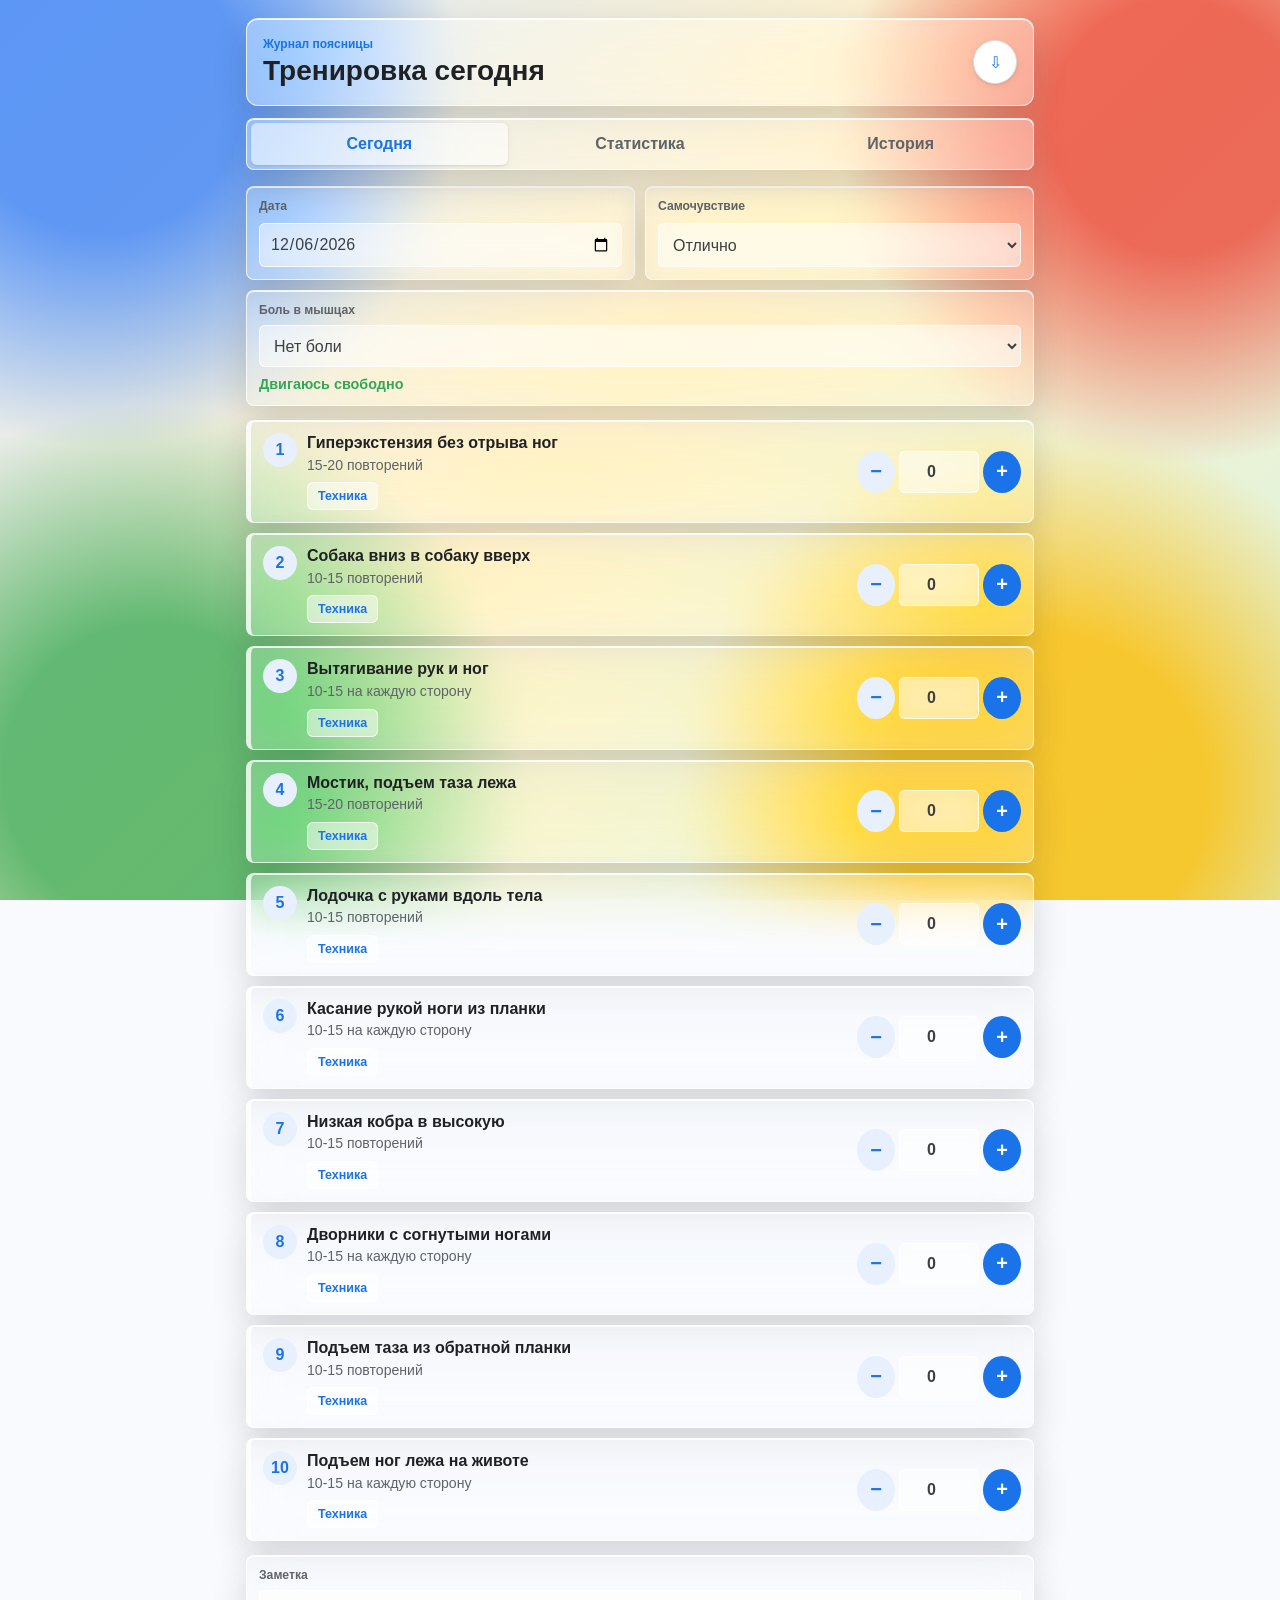
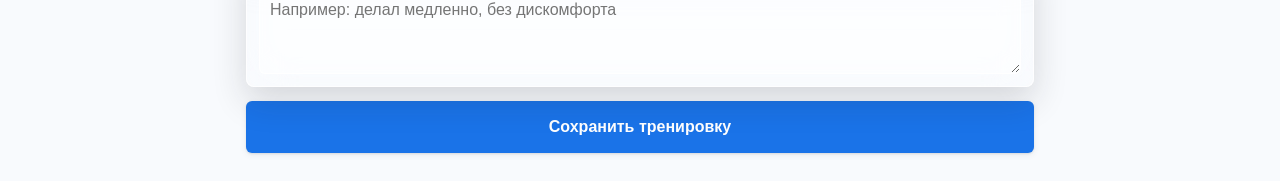
==== index.html @ bf1a193d "Replace pain slider with feeling levels" ====
<!doctype html>
<html lang="ru">
<head>
  <meta charset="UTF-8" />
  <meta name="viewport" content="width=device-width, initial-scale=1, viewport-fit=cover" />
  <meta name="theme-color" content="#ffffff" />
  <meta name="apple-mobile-web-app-capable" content="yes" />
  <meta name="apple-mobile-web-app-status-bar-style" content="default" />
  <meta name="apple-mobile-web-app-title" content="Поясница" />
  <title>Журнал упражнений для поясницы</title>
  <link rel="manifest" href="manifest.webmanifest" />
  <link rel="apple-touch-icon" href="icons/icon-192.svg" />
  <link rel="stylesheet" href="styles.css?v=16" />
  <link rel="stylesheet" href="storage-mode.css?v=15" />
</head>
<body>
  <div class="app-shell">
    <header class="topbar">
      <div><p class="eyebrow">Журнал поясницы</p><h1>Тренировка сегодня</h1></div>
      <button class="icon-button" id="exportButton" type="button" title="Резервная копия в iCloud" aria-label="Резервная копия в iCloud"><span aria-hidden="true">⇩</span></button>
    </header>
    <main>
      <nav class="tabs" aria-label="Разделы">
        <button class="tab active" type="button" data-view="today">Сегодня</button>
        <button class="tab" type="button" data-view="stats">Статистика</button>
        <button class="tab" type="button" data-view="history">История</button>
      </nav>
      <section class="view active" id="todayView">
        <div class="session-panel">
          <label class="field"><span>Дата</span><input id="sessionDate" type="date" /></label>
          <label class="field"><span>Самочувствие</span><select id="moodSelect"><option value="5">Отлично</option><option value="4">Хорошо</option><option value="3">Нормально</option><option value="2">Тяжело</option><option value="1">Плохо</option></select></label>
          <label class="field pain-field"><span>Боль в мышцах</span><select id="painRange"><option value="0">Нет боли</option><option value="1">Легкое напряжение</option><option value="2">Тянет, но терпимо</option><option value="3">Заметная боль</option><option value="4">Лучше остановиться</option></select><strong id="painValue">Двигаюсь свободно</strong></label>
        </div>
        <div class="exercise-list" id="exerciseList" aria-live="polite"></div>
        <label class="notes-field"><span>Заметка</span><textarea id="sessionNote" rows="3" placeholder="Например: делал медленно, без дискомфорта"></textarea></label>
        <button class="primary-action" id="saveSessionButton" type="button">Сохранить тренировку</button>
      </section>
      <section class="view" id="statsView">
        <div class="stats-grid">
          <div class="metric"><span>Тренировок</span><strong id="statSessions">0</strong></div>
          <div class="metric"><span>Повторений</span><strong id="statReps">0</strong></div>
          <div class="metric"><span>Серия</span><strong id="statStreak">0 дн.</strong></div>
          <div class="metric"><span>Средняя боль в мышцах</span><strong id="statPain">0</strong></div>
        </div>
        <section class="chart-section"><div class="section-heading"><h2>Последние 14 дней</h2><span id="chartHint">Нет данных</span></div><canvas id="weeklyChart" width="640" height="320" aria-label="График повторений за последние 14 дней"></canvas></section>
        <section class="calendar-section">
          <div class="section-heading calendar-heading"><button class="month-button" id="prevMonthButton" type="button" aria-label="Предыдущий месяц">←</button><h2 id="calendarTitle">Месяц</h2><button class="month-button" id="nextMonthButton" type="button" aria-label="Следующий месяц">→</button></div>
          <div class="calendar-weekdays" aria-hidden="true"><span>ПН</span><span>ВТ</span><span>СР</span><span>ЧТ</span><span>ПТ</span><span>СБ</span><span>ВС</span></div>
          <div class="calendar-grid" id="calendarGrid" aria-label="Календарь тренировок"></div><div class="day-detail" id="dayDetail"></div>
        </section>
        <section class="ranking-section"><div class="section-heading"><h2>По упражнениям</h2></div><div id="exerciseStats" class="exercise-stats"></div></section>
      </section>
      <section class="view" id="historyView">
        <section class="backup-section">
          <div class="section-heading"><h2>Резервная копия</h2><span id="backupStatus">Хранится на этом устройстве</span></div>
          <div class="storage-choice" role="radiogroup" aria-label="Место хранения статистики">
            <input id="autoBackupToggle" type="checkbox" hidden />
            <label><input type="radio" name="storageMode" value="device" /><span>На iPhone</span></label>
            <label><input type="radio" name="storageMode" value="icloud" /><span>iCloud Drive</span></label>
          </div>
          <p class="storage-note" id="storageNote">Статистика хранится в браузере на этом iPhone.</p>
          <div class="backup-actions"><button class="backup-action cloud" id="backupButton" type="button">Копия в iCloud</button><button class="backup-action restore" id="restoreButton" type="button">Восстановить</button></div>
          <input id="restoreInput" type="file" accept="application/json,.json" hidden />
        </section>
        <div class="section-heading history-heading"><h2>Записи</h2><button class="secondary-action" id="clearDataButton" type="button">Очистить</button></div><div id="historyList" class="history-list"></div>
      </section>
    </main>
  </div>
  <template id="exerciseTemplate">
    <article class="exercise-row">
      <div class="exercise-main"><span class="exercise-number"></span><div><h2></h2><p></p><button class="details-toggle" type="button">Техника</button></div></div>
      <div class="rep-control"><button type="button" class="stepper minus" aria-label="Уменьшить повторы">−</button><input type="number" min="0" max="200" inputmode="numeric" /><button type="button" class="stepper plus" aria-label="Увеличить повторы">+</button></div>
      <div class="exercise-details"><img class="exercise-media" loading="lazy" referrerpolicy="no-referrer" alt="" /><div class="detail-copy"><p><strong>Как делать:</strong> <span class="technique"></span></p><p><strong>Зачем:</strong> <span class="benefit"></span></p><p><strong>Проще:</strong> <span class="easier"></span></p><a href="https://goodlooker.ru/uprazhnenia-na-ukreplenie-pojasnicy.html" target="_blank" rel="noreferrer">Источник: GoodLooker</a></div></div>
    </article>
  </template>
  <script src="app.js?v=16"></script><script src="storage-mode.js?v=15"></script><script src="pain-labels.js?v=16"></script><script>if ("serviceWorker" in navigator) navigator.serviceWorker.register("sw.js");</script>
</body>
</html>
---- styles.css ----
:root{--bg:#f8fafd;--paper:#fff;--blue:#1a73e8;--red:#d93025;--yellow:#f9ab00;--green:#34a853;--ink:#202124;--muted:#5f6368;--line:#dadce0;--shadow:0 1px 2px rgba(60,64,67,.12),0 2px 6px rgba(60,64,67,.08)}*{box-sizing:border-box}html{min-height:100%;background:var(--bg);color:var(--ink);font-family:Arial,"Helvetica Neue",sans-serif;font-size:16px}body{min-height:100%;margin:0;background:radial-gradient(circle at 8% 10%,rgba(66,133,244,.82) 0 10%,transparent 25%),radial-gradient(circle at 92% 14%,rgba(234,67,53,.78) 0 9%,transparent 24%),radial-gradient(circle at 82% 88%,rgba(251,188,4,.8) 0 12%,transparent 28%),radial-gradient(circle at 12% 86%,rgba(52,168,83,.76) 0 11%,transparent 27%),linear-gradient(135deg,#d7e8ff 0%,#fff0c9 46%,#d9f4e1 100%);background-attachment:fixed}body:before{content:"";position:fixed;inset:0;z-index:-1;background:linear-gradient(rgba(255,255,255,.28) 1px,transparent 1px),linear-gradient(90deg,rgba(255,255,255,.28) 1px,transparent 1px);background-size:28px 28px;mask-image:linear-gradient(to bottom,#000,transparent 78%)}button,input,select,textarea{font:inherit}.app-shell{width:min(100%,820px);min-height:100vh;margin:auto;padding:max(18px,env(safe-area-inset-top)) 16px max(28px,env(safe-area-inset-bottom))}.topbar{display:flex;align-items:center;justify-content:space-between;gap:16px;margin-bottom:12px;padding:18px 16px;border:1px solid rgba(255,255,255,.72);border-radius:12px;background:rgba(255,255,255,.88);box-shadow:0 8px 28px rgba(32,33,36,.13);backdrop-filter:blur(18px)}h1,h2,p{margin:0}.eyebrow{margin:0 0 4px;color:var(--blue);font-size:.75rem;font-weight:700}h1{font-size:1.75rem;line-height:1.15}.icon-button{display:grid;place-items:center;width:44px;height:44px;flex:0 0 44px;border:1px solid var(--line);border-radius:50%;background:var(--paper);color:var(--blue);box-shadow:var(--shadow);cursor:pointer}.tabs{display:grid;grid-template-columns:repeat(3,1fr);gap:4px;padding:4px;border:1px solid var(--line);border-radius:8px;background:rgba(238,243,248,.92);box-shadow:0 5px 18px rgba(32,33,36,.1);backdrop-filter:blur(18px);position:sticky;top:env(safe-area-inset-top);z-index:5}.tab{min-height:42px;border:0;border-radius:6px;background:transparent;color:var(--muted);font-weight:600}.tab.active{background:var(--paper);color:var(--blue);box-shadow:var(--shadow)}.view{display:none;padding-top:16px}.view.active{display:block}.session-panel,.stats-grid{display:grid;gap:10px}.session-panel{grid-template-columns:1fr 1fr}.field,.notes-field,.chart-section,.calendar-section,.ranking-section,.backup-section{border:1px solid var(--line);border-radius:8px;background:rgba(255,255,255,.93);box-shadow:var(--shadow);backdrop-filter:blur(14px)}.field{display:grid;gap:8px;min-height:94px;padding:12px}.field:nth-child(3){grid-column:1/-1}.field span,.notes-field span,.metric span{color:var(--muted);font-size:.76rem;font-weight:700}input,select,textarea{width:100%;border:1px solid var(--line);border-radius:6px;background:var(--paper);color:#3c4043;font-weight:500}input:focus,select:focus,textarea:focus{border-color:var(--blue);outline:2px solid rgba(26,115,232,.18)}input,select{min-height:42px;padding:8px 10px}input[type=range],.backup-toggle input{padding:0;accent-color:var(--blue)}textarea{resize:vertical;min-height:84px;padding:10px}.exercise-list,.history-list,.exercise-stats{display:grid;gap:10px}.exercise-list{margin-top:14px}.exercise-row{display:grid;grid-template-columns:1fr minmax(132px,164px);gap:12px;align-items:center;padding:12px;border:1px solid var(--line);border-left:5px solid var(--blue);border-radius:8px;background:rgba(255,255,255,.95);box-shadow:var(--shadow);backdrop-filter:blur(14px)}.exercise-row:nth-child(4n+2){border-left-color:#ea4335}.exercise-row:nth-child(4n+3){border-left-color:#fbbc04}.exercise-row:nth-child(4n+4){border-left-color:#34a853}.exercise-main{display:grid;grid-template-columns:34px 1fr;gap:10px;min-width:0}.exercise-number{display:grid;place-items:center;width:34px;height:34px;border-radius:50%;background:#e8f0fe;color:var(--blue);font-weight:800}.exercise-row h2{margin-bottom:4px;font-size:1rem;line-height:1.22}.exercise-row p{color:var(--muted);font-size:.88rem;line-height:1.25}.details-toggle{width:fit-content;margin-top:8px;padding:6px 10px;border:1px solid var(--line);border-radius:6px;background:var(--paper);color:var(--blue);cursor:pointer;font-size:.78rem;font-weight:600}.exercise-details{display:none;grid-column:1/-1;grid-template-columns:minmax(180px,280px) 1fr;gap:12px;padding:12px;border-top:1px solid var(--line);border-radius:0 0 7px 7px;background:#f8fafd}.exercise-row.open .exercise-details{display:grid}.exercise-media{display:block;width:100%;aspect-ratio:10/7;object-fit:cover;border:1px solid var(--line);border-radius:8px}.detail-copy{display:grid;gap:8px;align-content:start}.detail-copy p{color:#3c4043;font-size:.82rem}.detail-copy strong,.detail-copy a{color:var(--blue)}.rep-control{display:grid;grid-template-columns:38px 1fr 38px;gap:4px;height:42px}.rep-control input{min-width:0;height:42px;padding:4px;text-align:center;font-weight:700}.stepper{display:grid;place-items:center;width:38px;height:42px;border:0;border-radius:50%;background:#e8f0fe;color:var(--blue);cursor:pointer;font-size:1.25rem;font-weight:800}.stepper.plus{background:var(--blue);color:#fff}.notes-field{display:grid;gap:8px;margin-top:14px;padding:12px}.primary-action,.secondary-action,.backup-action{border-radius:6px;cursor:pointer;font-weight:600}.primary-action{width:100%;min-height:52px;margin-top:14px;border:0;background:var(--blue);color:#fff;box-shadow:var(--shadow)}.secondary-action{min-height:38px;padding:0 14px;border:1px solid var(--line);background:var(--paper);color:var(--red)}.stats-grid{grid-template-columns:repeat(4,1fr)}.metric{display:grid;gap:6px;min-height:82px;padding:12px;border:0;border-radius:8px;background:#e8f0fe;box-shadow:var(--shadow)}.metric:nth-child(2){background:#fce8e6}.metric:nth-child(3){background:#e6f4ea}.metric:nth-child(4){background:#fef7e0}.metric strong{font-size:1.65rem}.chart-section,.calendar-section,.ranking-section{margin-top:14px;padding:12px}.section-heading{display:flex;align-items:center;justify-content:space-between;gap:12px;margin-bottom:10px}.section-heading h2{font-size:1rem}.section-heading span{color:var(--muted);font-size:.86rem}canvas{display:block;width:100%;height:auto;aspect-ratio:2/1;border:1px solid var(--line);border-radius:8px;background:#fff}.calendar-heading{display:grid;grid-template-columns:42px 1fr 42px}.calendar-heading h2{text-align:center}.month-button{display:grid;place-items:center;width:42px;height:38px;border:0;border-radius:50%;background:#e8f0fe;color:var(--blue);cursor:pointer;font-weight:800}.calendar-weekdays,.calendar-grid{display:grid;grid-template-columns:repeat(7,1fr)}.calendar-weekdays{gap:4px;margin-bottom:6px;color:var(--muted);font-size:.72rem;font-weight:700;text-align:center}.calendar-grid{gap:5px}.calendar-day{display:grid;place-items:center;min-width:0;aspect-ratio:1;border:0;border-radius:50%;background:transparent;color:var(--ink);cursor:pointer;font-weight:700;position:relative}.calendar-day.blank{pointer-events:none}.calendar-day.has-session{background:rgba(66,133,244,var(--load));color:#fff}.calendar-day.has-session:after{content:"";position:absolute;right:4px;bottom:4px;width:6px;height:6px;border-radius:50%;background:var(--green)}.calendar-day.selected{outline:2px solid var(--blue);outline-offset:2px}.day-detail{margin-top:12px}.day-card{display:grid;gap:12px;padding:12px;border:1px solid var(--line);border-radius:8px;background:#f8fafd}.day-card header{display:grid;grid-template-columns:1fr auto;gap:12px;padding-bottom:10px;border-bottom:1px solid var(--line)}.day-card header div{display:grid;gap:4px}.day-card header span,.day-metrics span{color:var(--muted);font-size:.76rem;font-weight:700}.day-card header strong{color:var(--blue);font-size:1.2rem}.day-card header div:last-child strong{font-size:1.8rem;text-align:right}.day-metrics{display:grid;grid-template-columns:repeat(4,1fr);gap:6px}.day-metrics span{padding:8px;border-left:4px solid var(--blue);border-radius:4px;background:#fff;color:#3c4043}.day-note{padding:8px;border-left:4px solid var(--green);border-radius:4px;background:#fff}.day-exercises{display:grid;gap:8px}.day-exercise,.stat-line,.history-entry{display:grid;grid-template-columns:1fr auto;gap:8px;align-items:center;padding:8px;border:1px solid var(--line);border-radius:8px;background:#fff}.day-exercise span{font-size:.82rem;font-weight:700}.day-exercise strong{color:var(--blue)}.day-exercise.empty{opacity:.58}.day-exercise progress,.stat-line progress{grid-column:1/-1;width:100%;height:9px;accent-color:var(--blue)}.backup-section{display:grid;gap:12px;margin-bottom:18px;padding:12px}.backup-section .section-heading{margin-bottom:0}.backup-toggle{display:grid;grid-template-columns:24px 1fr;gap:10px;align-items:center;color:#3c4043;font-size:.82rem;font-weight:600}.backup-toggle input{width:22px;min-height:22px;margin:0}.backup-actions{display:grid;grid-template-columns:1fr 1fr;gap:8px}.backup-action{min-height:44px;border:1px solid var(--line)}.backup-action.cloud{background:var(--blue);color:#fff}.backup-action.restore{background:#fff;color:var(--blue)}.history-heading{margin-top:2px}.history-entry{display:block;padding:12px}.history-entry header{display:flex;justify-content:space-between;gap:10px;color:var(--blue);font-weight:700}.history-entry p{margin-top:8px;color:var(--muted);font-size:.9rem;line-height:1.35}.empty-state{padding:22px 12px;border:1px dashed var(--line);border-radius:8px;color:var(--muted);text-align:center}@media(max-width:560px){.app-shell{padding-inline:12px}h1{font-size:1.55rem}.session-panel,.exercise-row{grid-template-columns:1fr}.stats-grid{grid-template-columns:repeat(2,1fr)}.exercise-details{grid-template-columns:1fr}.rep-control{grid-template-columns:48px 1fr 48px;height:46px}.stepper{width:48px;height:46px}.rep-control input{height:46px}.day-metrics{grid-template-columns:repeat(2,1fr)}.backup-actions{grid-template-columns:1fr}}

.pain-field strong{color:var(--green);font-size:.9rem;line-height:1.25}
#statPain{font-size:1rem;line-height:1.18}
---- storage-mode.css ----
:root {
  --glass: rgba(255, 255, 255, 0.26);
  --glass-strong: rgba(255, 255, 255, 0.38);
  --glass-soft: rgba(255, 255, 255, 0.18);
  --glass-border: rgba(255, 255, 255, 0.76);
  --glass-shadow: 0 14px 34px rgba(32, 33, 36, 0.16), inset 0 1px 0 rgba(255, 255, 255, 0.88);
}

.topbar,
.tabs,
.field,
.notes-field,
.chart-section,
.calendar-section,
.ranking-section,
.backup-section,
.exercise-row,
.metric,
.day-card,
.history-entry,
.stat-line,
.day-exercise,
.empty-state {
  border-color: var(--glass-border) !important;
  background: var(--glass) !important;
  box-shadow: var(--glass-shadow) !important;
  -webkit-backdrop-filter: blur(24px) saturate(160%) !important;
  backdrop-filter: blur(24px) saturate(160%) !important;
}

.topbar,
.tabs,
.backup-section,
.chart-section,
.calendar-section,
.ranking-section {
  background: var(--glass-strong) !important;
}

.exercise-details,
.day-card,
.day-exercise,
.stat-line,
.history-entry {
  background: var(--glass-soft) !important;
}

input,
select,
textarea,
.details-toggle,
.secondary-action,
.backup-action.restore {
  border-color: rgba(255, 255, 255, 0.8) !important;
  background: rgba(255, 255, 255, 0.42) !important;
  -webkit-backdrop-filter: blur(14px) !important;
  backdrop-filter: blur(14px) !important;
}

.tab.active {
  background: rgba(255, 255, 255, 0.52) !important;
}

.storage-choice {
  display: grid;
  grid-template-columns: 1fr 1fr;
  gap: 6px;
  padding: 4px;
  border: 1px solid rgba(255, 255, 255, 0.76);
  border-radius: 8px;
  background: rgba(255, 255, 255, 0.2) !important;
  -webkit-backdrop-filter: blur(16px);
  backdrop-filter: blur(16px);
}

.storage-choice label {
  min-width: 0;
  cursor: pointer;
}

.storage-choice input[type="radio"] {
  position: absolute;
  opacity: 0;
  pointer-events: none;
}

.storage-choice span {
  display: grid;
  min-height: 42px;
  place-items: center;
  padding: 8px;
  border-radius: 6px;
  color: var(--muted);
  font-size: 0.82rem;
  font-weight: 700;
  text-align: center;
}

.storage-choice input:checked + span {
  background: var(--panel, var(--blue));
  color: #ffffff;
  box-shadow: var(--shadow);
}

.storage-choice input:focus-visible + span {
  outline: 2px solid var(--orange, #f9ab00);
  outline-offset: 2px;
}

.storage-note {
  margin: 0;
  color: var(--muted);
  font-size: 0.78rem;
  line-height: 1.45;
}
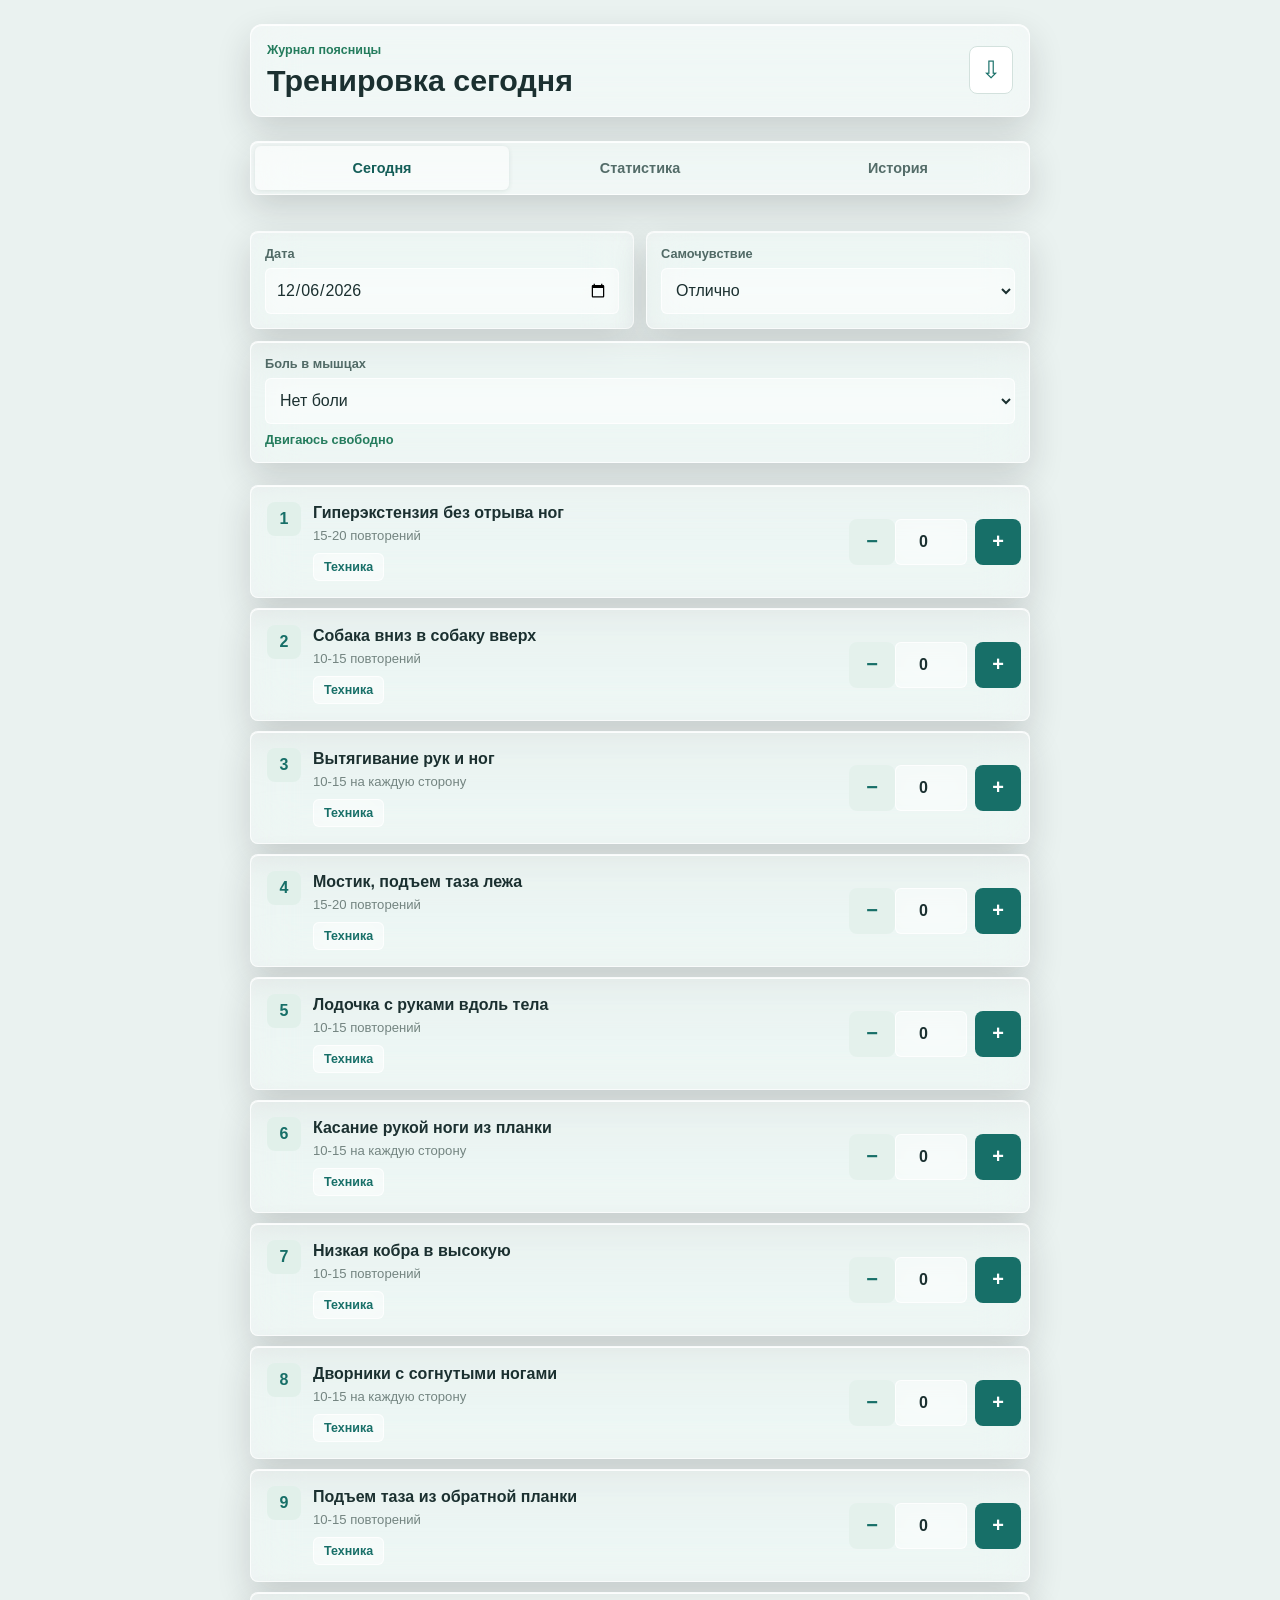
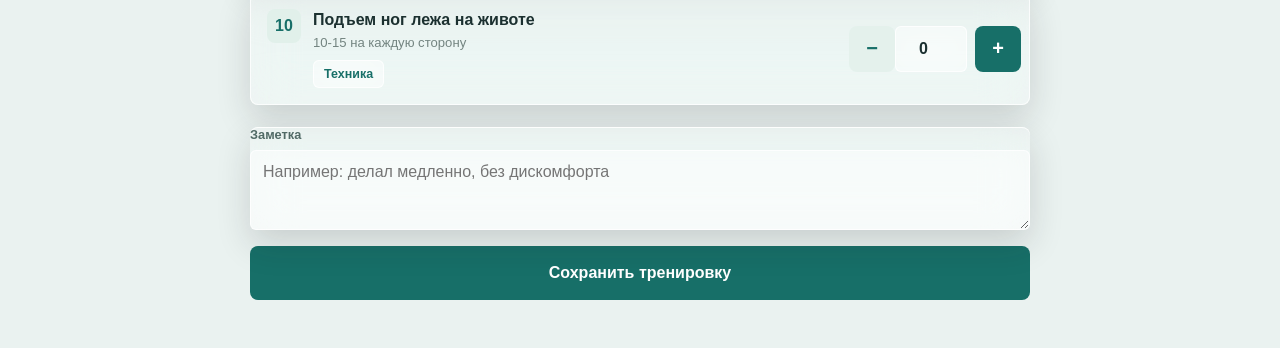
==== commit 55696f77: "Refresh tracker interface" ====
--- a/index.html
+++ b/index.html
@@ -3,7 +3,7 @@
 <head>
   <meta charset="UTF-8" />
   <meta name="viewport" content="width=device-width, initial-scale=1, viewport-fit=cover" />
-  <meta name="theme-color" content="#ffffff" />
+  <meta name="theme-color" content="#eaf2f0" />
   <meta name="apple-mobile-web-app-capable" content="yes" />
   <meta name="apple-mobile-web-app-status-bar-style" content="default" />
   <meta name="apple-mobile-web-app-title" content="Поясница" />
@@ -12,6 +12,7 @@
   <link rel="apple-touch-icon" href="icons/icon-192.svg" />
   <link rel="stylesheet" href="styles.css?v=16" />
   <link rel="stylesheet" href="storage-mode.css?v=15" />
+  <link rel="stylesheet" href="modern.css?v=17" />
 </head>
 <body>
   <div class="app-shell">
--- a/modern.css
+++ b/modern.css
@@ -0,0 +1,48 @@
+:root{--ink:#1b3030;--muted:#607573;--line:#d3e1dd;--blue:#176f68;--green:#247c5d;--paper:#fff;--shadow:0 3px 16px rgba(28,68,61,.07)}
+html{font-family:-apple-system,BlinkMacSystemFont,"Segoe UI",sans-serif;background:#eaf2f0;color:var(--ink)}
+body{background:#eaf2f0;color:var(--ink)}
+.app-shell{max-width:960px;padding:24px 20px 48px}
+.topbar{align-items:center;margin-bottom:24px}
+.eyebrow{color:#247c5d;font-size:.78rem;font-weight:700;letter-spacing:0;text-transform:none;margin-bottom:6px}
+h1{font-size:1.9rem;line-height:1.15;letter-spacing:0}
+.icon-button{width:48px;height:48px;background:#fff;color:#176f68;border:1px solid var(--line);border-radius:8px;box-shadow:none;font-size:1.5rem}
+.tabs{background:#dbe9e5;border-radius:8px;padding:4px;gap:4px;margin-bottom:20px}
+.tab{min-height:44px;border:0;border-radius:6px;color:#536c68;background:transparent;font-size:.9rem}
+.tab.active{background:#fff;color:#145e58;box-shadow:0 1px 5px rgba(24,58,53,.1)}
+.session-panel,.notes-field,.chart-section,.calendar-section,.ranking-section,.backup-section{background:transparent;border:0;box-shadow:none;padding:0}
+.session-panel{gap:12px;margin-bottom:22px}
+.field{gap:7px;padding:14px;background:#fff;border:1px solid var(--line);border-radius:8px}
+.field span,.notes-field span{color:#516a66;font-size:.8rem;font-weight:700}
+input,select,textarea{font-family:inherit;font-size:16px;color:var(--ink);border:1px solid #cbdad6;border-radius:6px;background:#f8fbfa;min-height:46px}
+input:focus,select:focus,textarea:focus,button:focus-visible{outline:2px solid #278b80;outline-offset:2px}
+.pain-field strong{color:#247c5d;font-size:.8rem;line-height:1.35}
+.exercise-list{gap:10px}
+.exercise-row{padding:16px;background:#fff;border:1px solid var(--line);border-radius:8px;box-shadow:none;gap:14px}
+.exercise-main{gap:12px;align-items:start}
+.exercise-number{background:#e1f0ea;color:#176f68;border-radius:8px;font-weight:700}
+.exercise-main h2{font-size:1rem;line-height:1.35;letter-spacing:0}
+.exercise-main p{color:#738480;font-size:.82rem;margin-top:4px}
+.details-toggle{margin-top:9px;color:#176f68;font-weight:700}
+.rep-control{gap:8px;height:46px}
+.rep-control input{height:46px;background:#f4f8f6;border-color:#dbe7e3}
+.stepper{height:46px;width:46px;border-radius:8px;background:#e4f1ec;color:#176f68}
+.stepper.plus{background:#176f68;color:#fff}
+.exercise-details{background:#f4f8f6;border-color:#e1ebe8;border-radius:0;gap:14px}
+.detail-copy p{color:#435b57;line-height:1.5}
+.detail-copy strong,.detail-copy a{color:#176f68}
+.notes-field{margin-top:22px;gap:8px}
+.notes-field textarea{padding:12px;background:#fff}
+.primary-action{min-height:54px;margin-top:16px;background:#176f68;border-radius:8px;box-shadow:none;font-size:1rem}
+.stats-grid{gap:10px}
+.metric,.metric:nth-child(n){background:#fff;border:1px solid var(--line);border-radius:8px;box-shadow:none;min-height:92px}
+.metric:nth-child(2){background:#e4f2eb}.metric:nth-child(3){background:#fdf1dc}.metric:nth-child(4){background:#e6effa}
+.metric span{font-size:.8rem;color:#5d716e}.metric strong{color:#174d48}
+#statPain{font-size:1rem;line-height:1.25}
+.chart-section,.calendar-section,.ranking-section{margin-top:28px}
+.section-heading h2{font-size:1.1rem}.month-button{background:#dcece6;color:#176f68}
+.calendar-day.has-session{background:rgba(23,111,104,var(--load))}.calendar-day.selected{outline-color:#176f68}
+.day-card,.history-entry,.day-exercise,.stat-line{background:#fff;border-color:var(--line)}
+.day-metrics span,.day-note{background:#f2f8f5;border-color:#63a783}
+.backup-section{gap:14px;margin:8px 0 28px}.backup-action.cloud{background:#176f68}
+.secondary-action{background:#fff}.history-entry{padding:16px}.history-entry header{color:#176f68}
+@media(max-width:560px){.app-shell{padding:calc(18px + env(safe-area-inset-top)) 14px calc(32px + env(safe-area-inset-bottom))}h1{font-size:1.5rem}.topbar{margin-bottom:18px}.session-panel{grid-template-columns:1fr 1fr}.pain-field{grid-column:1/-1}.exercise-row{grid-template-columns:1fr}.rep-control{grid-template-columns:46px minmax(0,1fr) 46px}.rep-control input{height:46px}.stepper{width:46px;height:46px}.exercise-details{grid-template-columns:1fr;padding:12px 0 0}.exercise-media{object-fit:contain;background:#f4f8f6}.stats-grid{grid-template-columns:repeat(2,minmax(0,1fr))}}
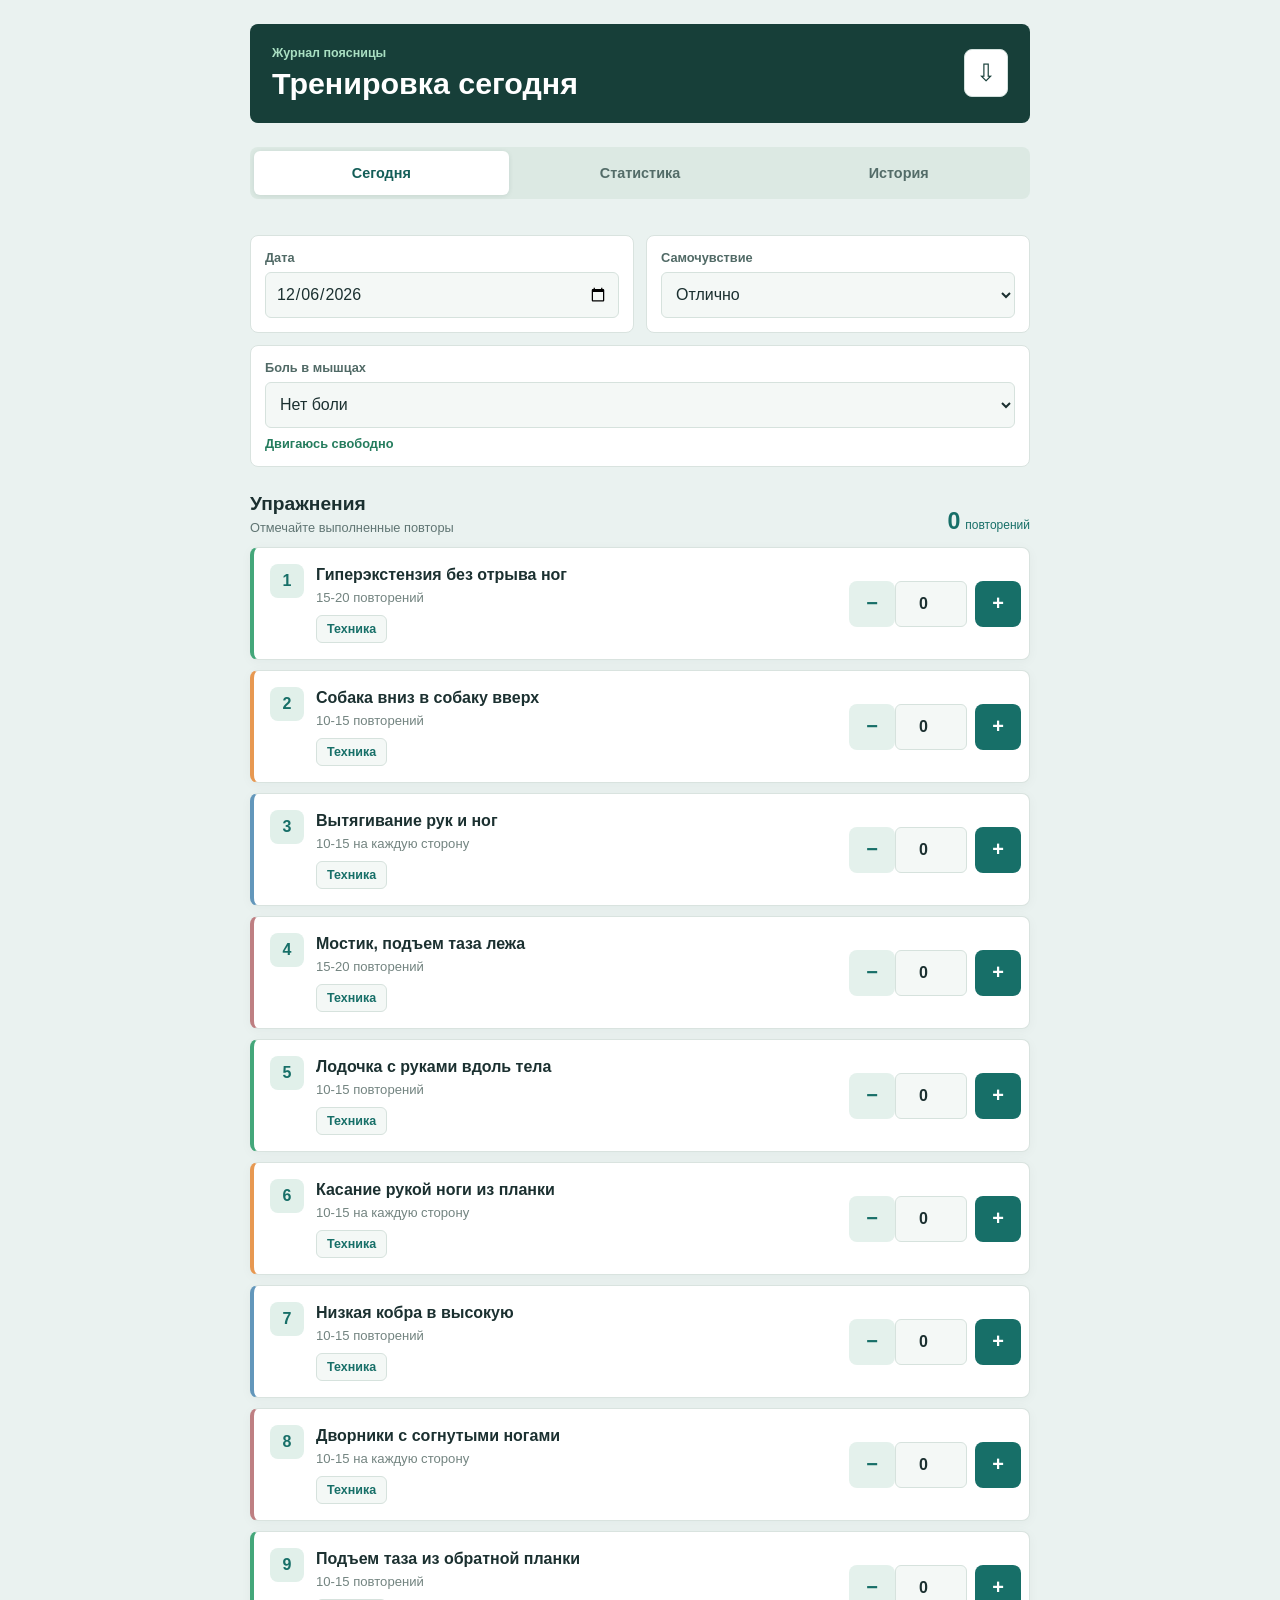
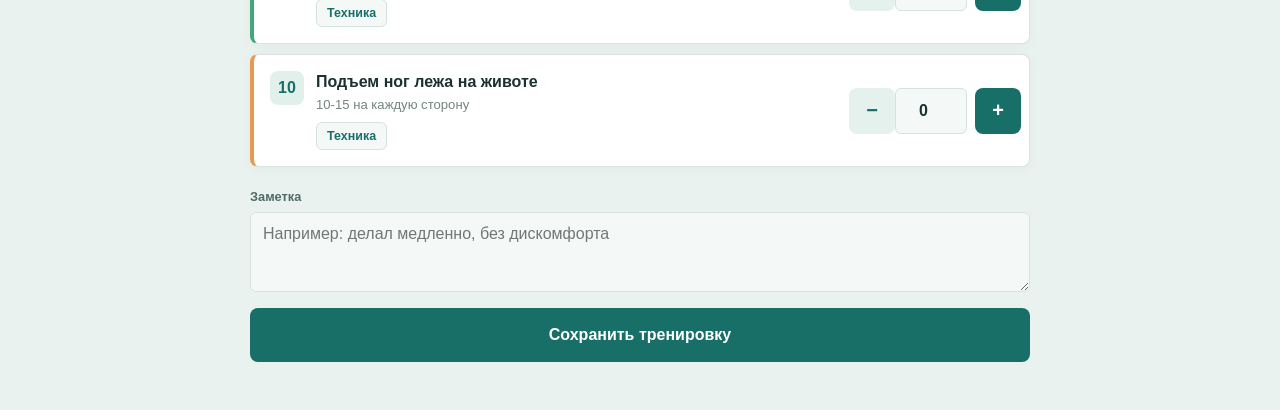
==== commit 5d19f2ec: "Improve mobile tracker layout" ====
--- a/index.html
+++ b/index.html
@@ -12,7 +12,7 @@
   <link rel="apple-touch-icon" href="icons/icon-192.svg" />
   <link rel="stylesheet" href="styles.css?v=16" />
   <link rel="stylesheet" href="storage-mode.css?v=15" />
-  <link rel="stylesheet" href="modern.css?v=17" />
+  <link rel="stylesheet" href="modern.css?v=18" />
 </head>
 <body>
   <div class="app-shell">
@@ -32,7 +32,8 @@
           <label class="field"><span>Самочувствие</span><select id="moodSelect"><option value="5">Отлично</option><option value="4">Хорошо</option><option value="3">Нормально</option><option value="2">Тяжело</option><option value="1">Плохо</option></select></label>
           <label class="field pain-field"><span>Боль в мышцах</span><select id="painRange"><option value="0">Нет боли</option><option value="1">Легкое напряжение</option><option value="2">Тянет, но терпимо</option><option value="3">Заметная боль</option><option value="4">Лучше остановиться</option></select><strong id="painValue">Двигаюсь свободно</strong></label>
         </div>
-        <div class="exercise-list" id="exerciseList" aria-live="polite"></div>
+        <div class="workout-heading"><div><h2>Упражнения</h2><p>Отмечайте выполненные повторы</p></div><div class="workout-total"><strong id="workoutTotal">0</strong><span>повторений</span></div></div>
+        <div class="exercise-list" id="exerciseList"></div>
         <label class="notes-field"><span>Заметка</span><textarea id="sessionNote" rows="3" placeholder="Например: делал медленно, без дискомфорта"></textarea></label>
         <button class="primary-action" id="saveSessionButton" type="button">Сохранить тренировку</button>
       </section>
@@ -74,6 +75,6 @@
       <div class="exercise-details"><img class="exercise-media" loading="lazy" referrerpolicy="no-referrer" alt="" /><div class="detail-copy"><p><strong>Как делать:</strong> <span class="technique"></span></p><p><strong>Зачем:</strong> <span class="benefit"></span></p><p><strong>Проще:</strong> <span class="easier"></span></p><a href="https://goodlooker.ru/uprazhnenia-na-ukreplenie-pojasnicy.html" target="_blank" rel="noreferrer">Источник: GoodLooker</a></div></div>
     </article>
   </template>
-  <script src="app.js?v=16"></script><script src="storage-mode.js?v=15"></script><script src="pain-labels.js?v=16"></script><script>if ("serviceWorker" in navigator) navigator.serviceWorker.register("sw.js");</script>
+  <script src="app.js?v=18"></script><script src="storage-mode.js?v=15"></script><script src="pain-labels.js?v=16"></script><script>if ("serviceWorker" in navigator) navigator.serviceWorker.register("sw.js");</script>
 </body>
 </html>
--- a/modern.css
+++ b/modern.css
@@ -46,3 +46,26 @@
 .backup-section{gap:14px;margin:8px 0 28px}.backup-action.cloud{background:#176f68}
 .secondary-action{background:#fff}.history-entry{padding:16px}.history-entry header{color:#176f68}
 @media(max-width:560px){.app-shell{padding:calc(18px + env(safe-area-inset-top)) 14px calc(32px + env(safe-area-inset-bottom))}h1{font-size:1.5rem}.topbar{margin-bottom:18px}.session-panel{grid-template-columns:1fr 1fr}.pain-field{grid-column:1/-1}.exercise-row{grid-template-columns:1fr}.rep-control{grid-template-columns:46px minmax(0,1fr) 46px}.rep-control input{height:46px}.stepper{width:46px;height:46px}.exercise-details{grid-template-columns:1fr;padding:12px 0 0}.exercise-media{object-fit:contain;background:#f4f8f6}.stats-grid{grid-template-columns:repeat(2,minmax(0,1fr))}}
+
+/* The previous glass theme uses important declarations; override it explicitly. */
+.topbar,.tabs,.field,.exercise-row,.metric,.day-card,.history-entry,.stat-line,.day-exercise,.empty-state{backdrop-filter:none!important;-webkit-backdrop-filter:none!important;box-shadow:none!important;border-color:#d9e3df!important;background:#fff!important}
+.topbar{background:#173f39!important;color:#fff;padding:22px;border:0!important;border-radius:8px}
+.topbar .eyebrow{color:#a9dfc2}.topbar .icon-button{background:#fff;color:#173f39}
+.tabs{background:#dce9e3!important;border:0!important;position:sticky;top:0;z-index:5}
+.tab.active{background:#fff!important}
+.field{background:#fff!important}.exercise-row{border-left:4px solid #44a77a!important}
+.exercise-row:nth-child(4n+2){border-left-color:#e79851!important}.exercise-row:nth-child(4n+3){border-left-color:#6397bb!important}.exercise-row:nth-child(4n+4){border-left-color:#be7f82!important}
+.notes-field,.chart-section,.calendar-section,.ranking-section,.backup-section{background:transparent!important;border:0!important;box-shadow:none!important;backdrop-filter:none!important;-webkit-backdrop-filter:none!important}
+input,select,textarea,.details-toggle,.backup-action.restore,.secondary-action{background:#f4f8f6!important;border-color:#d6e2dd!important;backdrop-filter:none!important;-webkit-backdrop-filter:none!important}
+.exercise-details{background:#f4f8f6!important}.storage-choice{background:#dce9e3!important;border:0}
+.workout-heading{display:flex;align-items:end;justify-content:space-between;gap:12px;margin:26px 0 12px}
+.workout-heading h2{font-size:1.2rem}.workout-heading p{font-size:.8rem;color:var(--muted);margin-top:5px}
+.workout-total{display:flex;align-items:baseline;gap:5px;color:#176f68;white-space:nowrap}.workout-total strong{font-size:1.45rem}.workout-total span{font-size:.75rem}
+.exercise-list{margin-top:0}.exercise-row{box-shadow:0 2px 12px rgba(22,59,48,.04)!important}
+.metric:nth-child(2){background:#e3f3e8!important}.metric:nth-child(3){background:#fff0dc!important}.metric:nth-child(4){background:#e5eef9!important}
+.backup-section{padding:18px!important;background:#fff!important;border:1px solid #d9e3df!important;border-radius:8px}
+.storage-choice label{position:relative}.storage-choice input[type="radio"]{width:1px;min-width:0;height:1px;min-height:0;top:0;left:0;margin:0;padding:0}
+.backup-section .section-heading{align-items:start}.backup-section .section-heading span{max-width:55%;text-align:right;overflow-wrap:anywhere}
+.history-entry header{align-items:start;flex-wrap:wrap}.history-entry header span{overflow-wrap:anywhere}
+@media(max-width:560px){.topbar{padding:18px}.tabs{top:env(safe-area-inset-top)}.backup-section .section-heading{display:grid;gap:6px}.backup-section .section-heading span{max-width:none;text-align:left}.backup-actions{grid-template-columns:1fr}.history-entry header{display:grid;gap:5px}.storage-choice span{font-size:.8rem}.workout-heading p{max-width:180px}.exercise-row{padding:14px}.exercise-main{grid-template-columns:34px minmax(0,1fr)}}
+@media(max-width:360px){.session-panel{grid-template-columns:minmax(0,1fr)}.pain-field{grid-column:auto}}
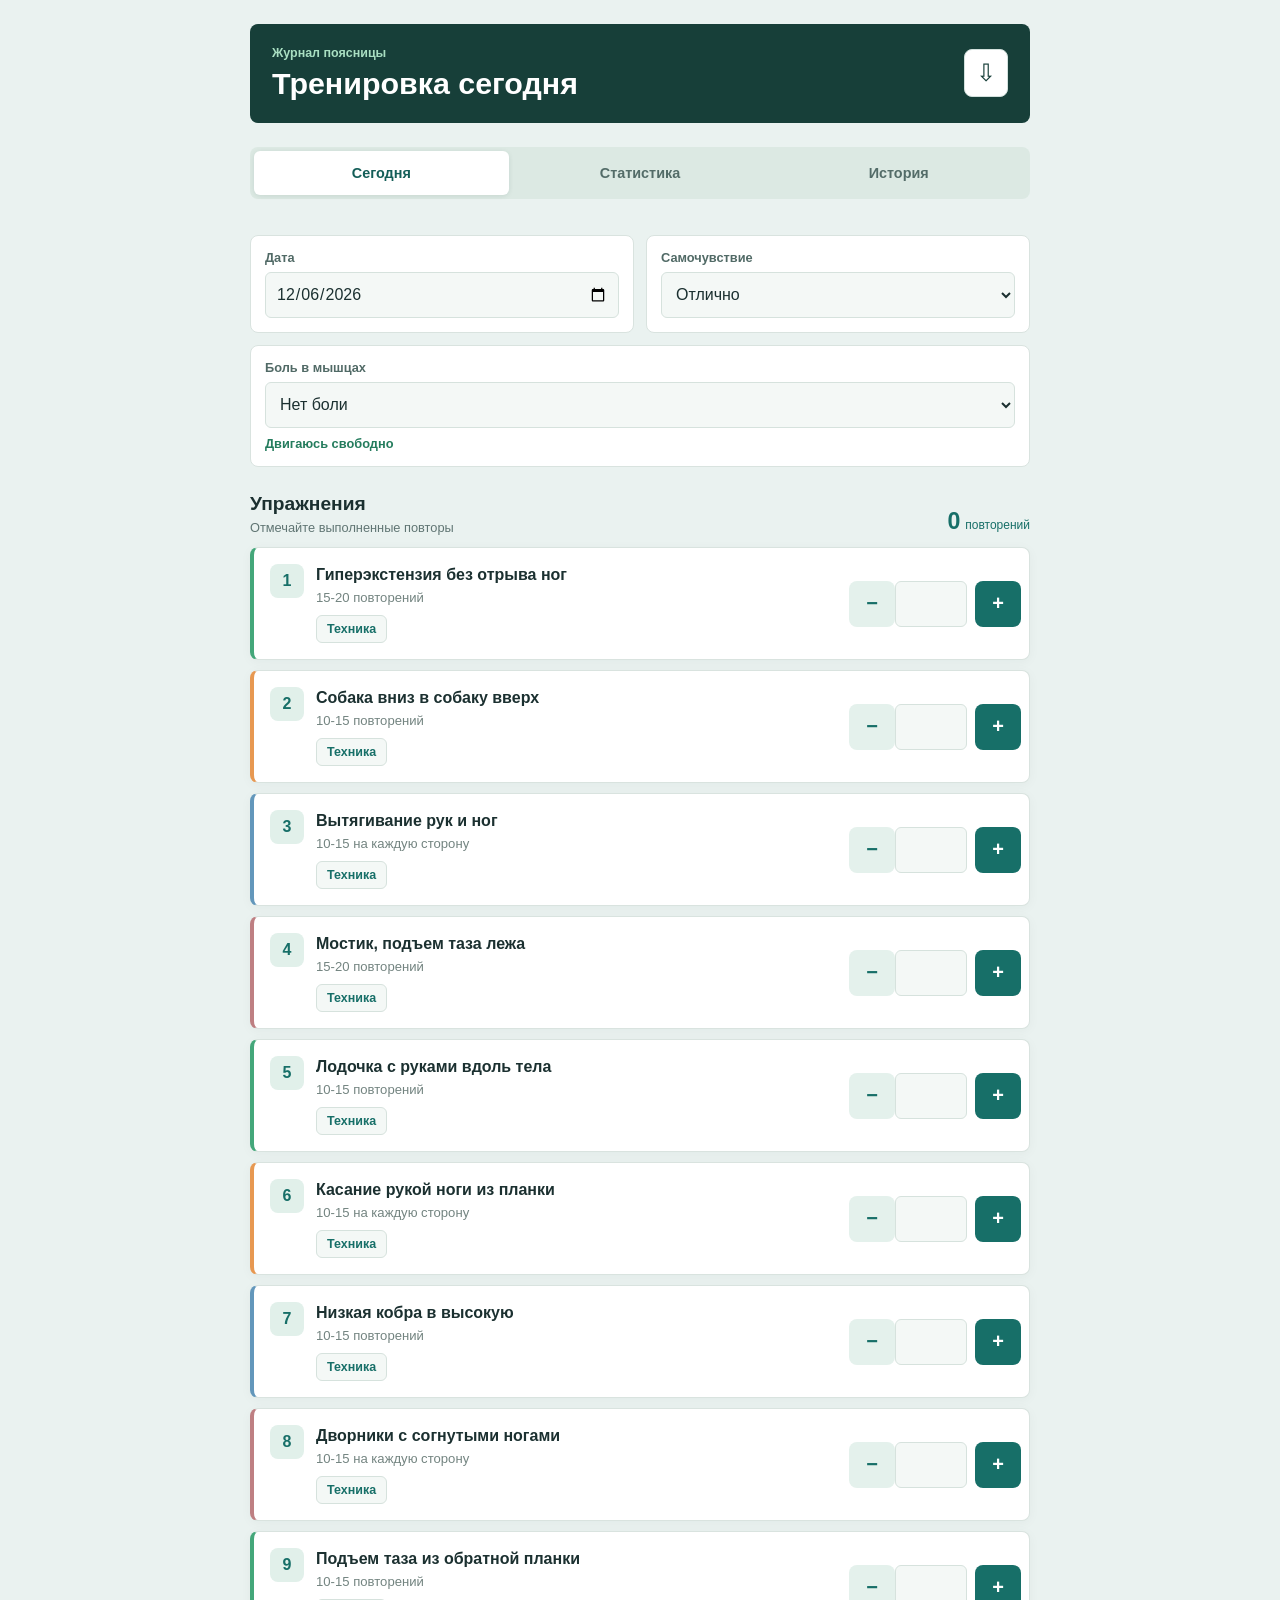
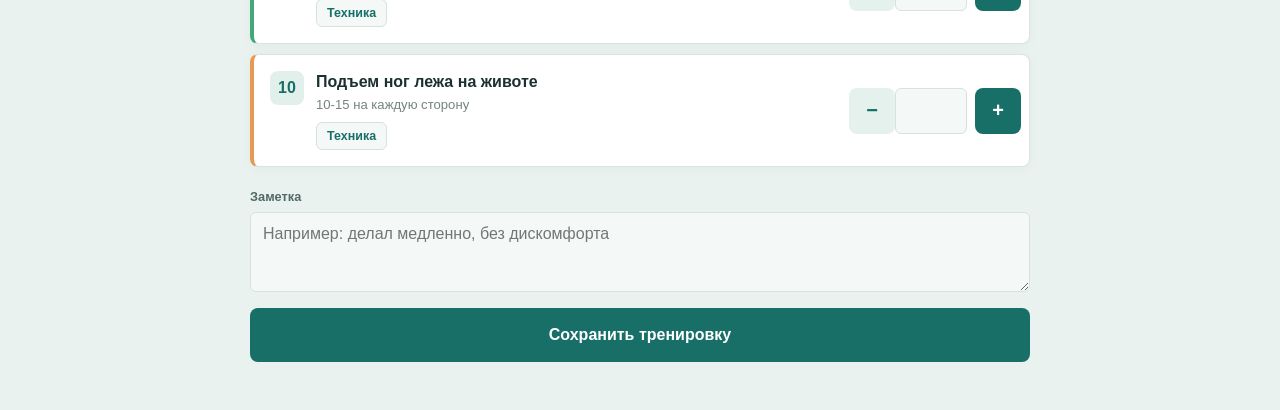
==== commit 39769e1d: "Add hold-to-repeat exercise counters" ====
--- a/index.html
+++ b/index.html
@@ -12,7 +12,7 @@
   <link rel="apple-touch-icon" href="icons/icon-192.svg" />
   <link rel="stylesheet" href="styles.css?v=16" />
   <link rel="stylesheet" href="storage-mode.css?v=15" />
-  <link rel="stylesheet" href="modern.css?v=18" />
+  <link rel="stylesheet" href="modern.css?v=19" />
 </head>
 <body>
   <div class="app-shell">
@@ -75,6 +75,6 @@
       <div class="exercise-details"><img class="exercise-media" loading="lazy" referrerpolicy="no-referrer" alt="" /><div class="detail-copy"><p><strong>Как делать:</strong> <span class="technique"></span></p><p><strong>Зачем:</strong> <span class="benefit"></span></p><p><strong>Проще:</strong> <span class="easier"></span></p><a href="https://goodlooker.ru/uprazhnenia-na-ukreplenie-pojasnicy.html" target="_blank" rel="noreferrer">Источник: GoodLooker</a></div></div>
     </article>
   </template>
-  <script src="app.js?v=18"></script><script src="storage-mode.js?v=15"></script><script src="pain-labels.js?v=16"></script><script>if ("serviceWorker" in navigator) navigator.serviceWorker.register("sw.js");</script>
+  <script src="counter-touch.js?v=2"></script><script src="app.js?v=19"></script><script src="storage-mode.js?v=15"></script><script src="pain-labels.js?v=16"></script><script>if ("serviceWorker" in navigator) navigator.serviceWorker.register("sw.js");</script>
 </body>
 </html>
--- a/modern.css
+++ b/modern.css
@@ -25,7 +25,7 @@
 .details-toggle{margin-top:9px;color:#176f68;font-weight:700}
 .rep-control{gap:8px;height:46px}
 .rep-control input{height:46px;background:#f4f8f6;border-color:#dbe7e3}
-.stepper{height:46px;width:46px;border-radius:8px;background:#e4f1ec;color:#176f68}
+.stepper{height:46px;width:46px;border-radius:8px;background:#e4f1ec;color:#176f68;touch-action:manipulation}
 .stepper.plus{background:#176f68;color:#fff}
 .exercise-details{background:#f4f8f6;border-color:#e1ebe8;border-radius:0;gap:14px}
 .detail-copy p{color:#435b57;line-height:1.5}
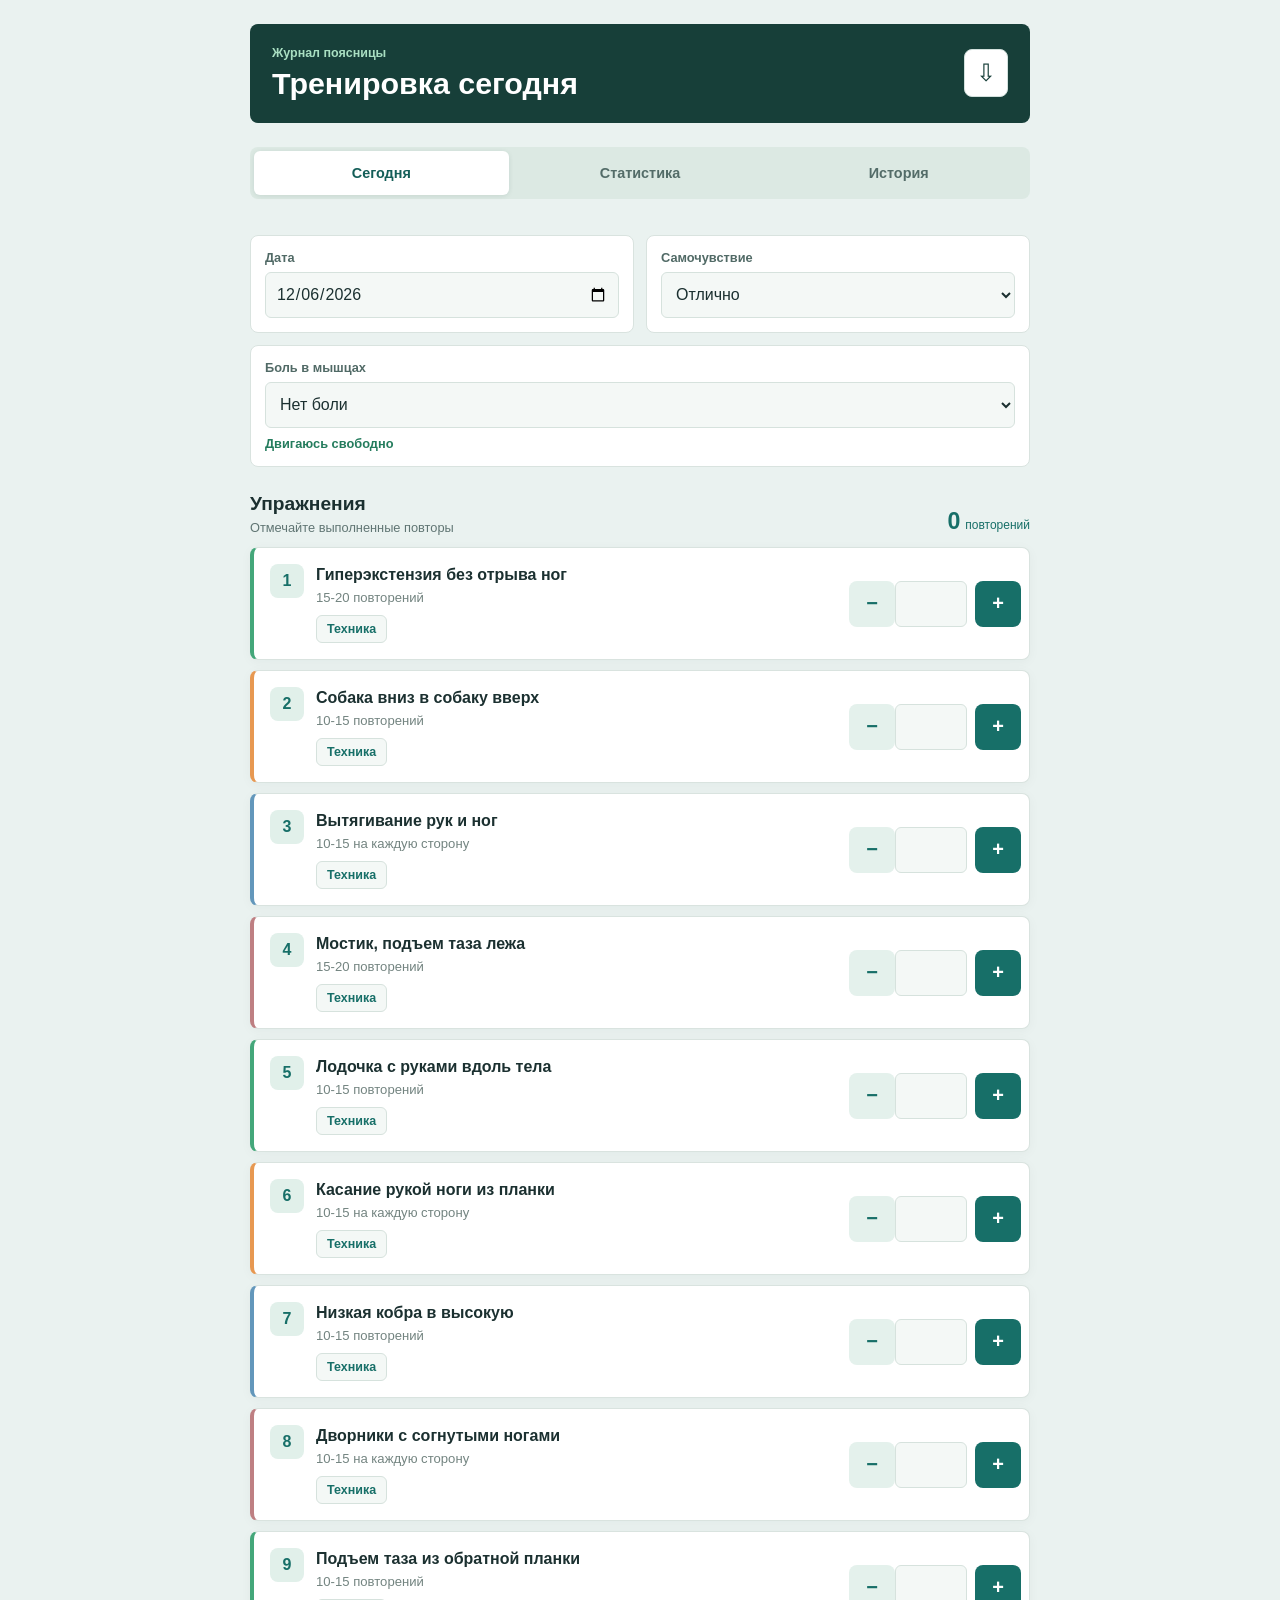
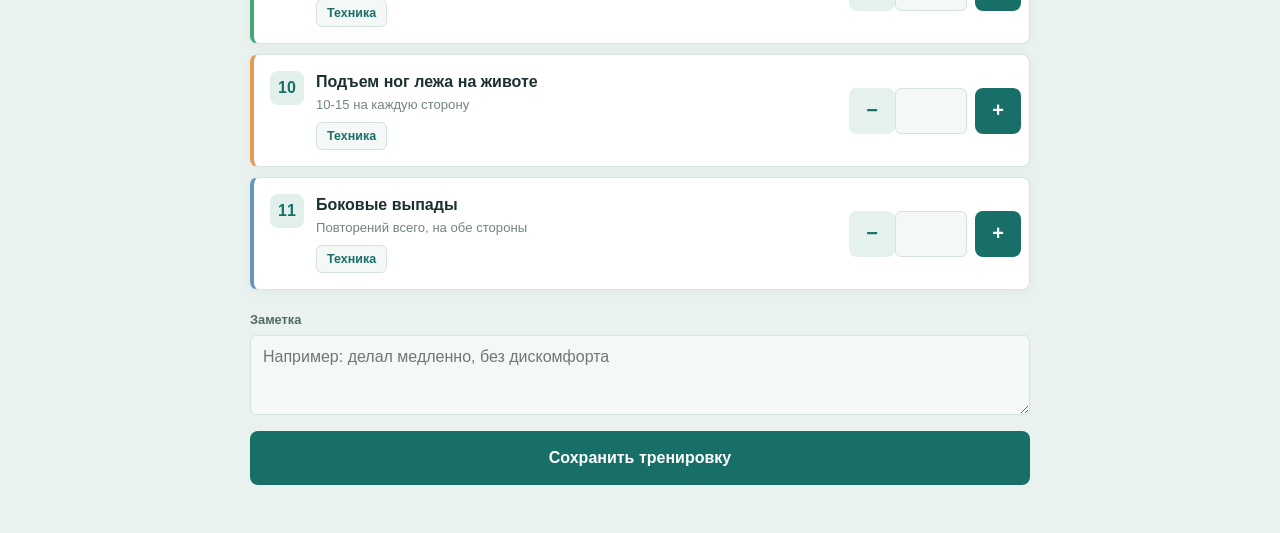
==== commit 330a91ac: "Add side lunges and iPhone icons" ====
--- a/index.html
+++ b/index.html
@@ -9,7 +9,7 @@
   <meta name="apple-mobile-web-app-title" content="Поясница" />
   <title>Журнал упражнений для поясницы</title>
   <link rel="manifest" href="manifest.webmanifest" />
-  <link rel="apple-touch-icon" href="icons/icon-192.svg" />
+  <link rel="apple-touch-icon" sizes="180x180" href="icons/icon-180.png" />
   <link rel="stylesheet" href="styles.css?v=16" />
   <link rel="stylesheet" href="storage-mode.css?v=15" />
   <link rel="stylesheet" href="modern.css?v=19" />
@@ -75,6 +75,6 @@
       <div class="exercise-details"><img class="exercise-media" loading="lazy" referrerpolicy="no-referrer" alt="" /><div class="detail-copy"><p><strong>Как делать:</strong> <span class="technique"></span></p><p><strong>Зачем:</strong> <span class="benefit"></span></p><p><strong>Проще:</strong> <span class="easier"></span></p><a href="https://goodlooker.ru/uprazhnenia-na-ukreplenie-pojasnicy.html" target="_blank" rel="noreferrer">Источник: GoodLooker</a></div></div>
     </article>
   </template>
-  <script src="counter-touch.js?v=2"></script><script src="app.js?v=19"></script><script src="storage-mode.js?v=15"></script><script src="pain-labels.js?v=16"></script><script>if ("serviceWorker" in navigator) navigator.serviceWorker.register("sw.js");</script>
+  <script src="counter-touch.js?v=3"></script><script src="app.js?v=20"></script><script src="storage-mode.js?v=15"></script><script src="pain-labels.js?v=16"></script><script>if ("serviceWorker" in navigator) navigator.serviceWorker.register("sw.js");</script>
 </body>
 </html>
